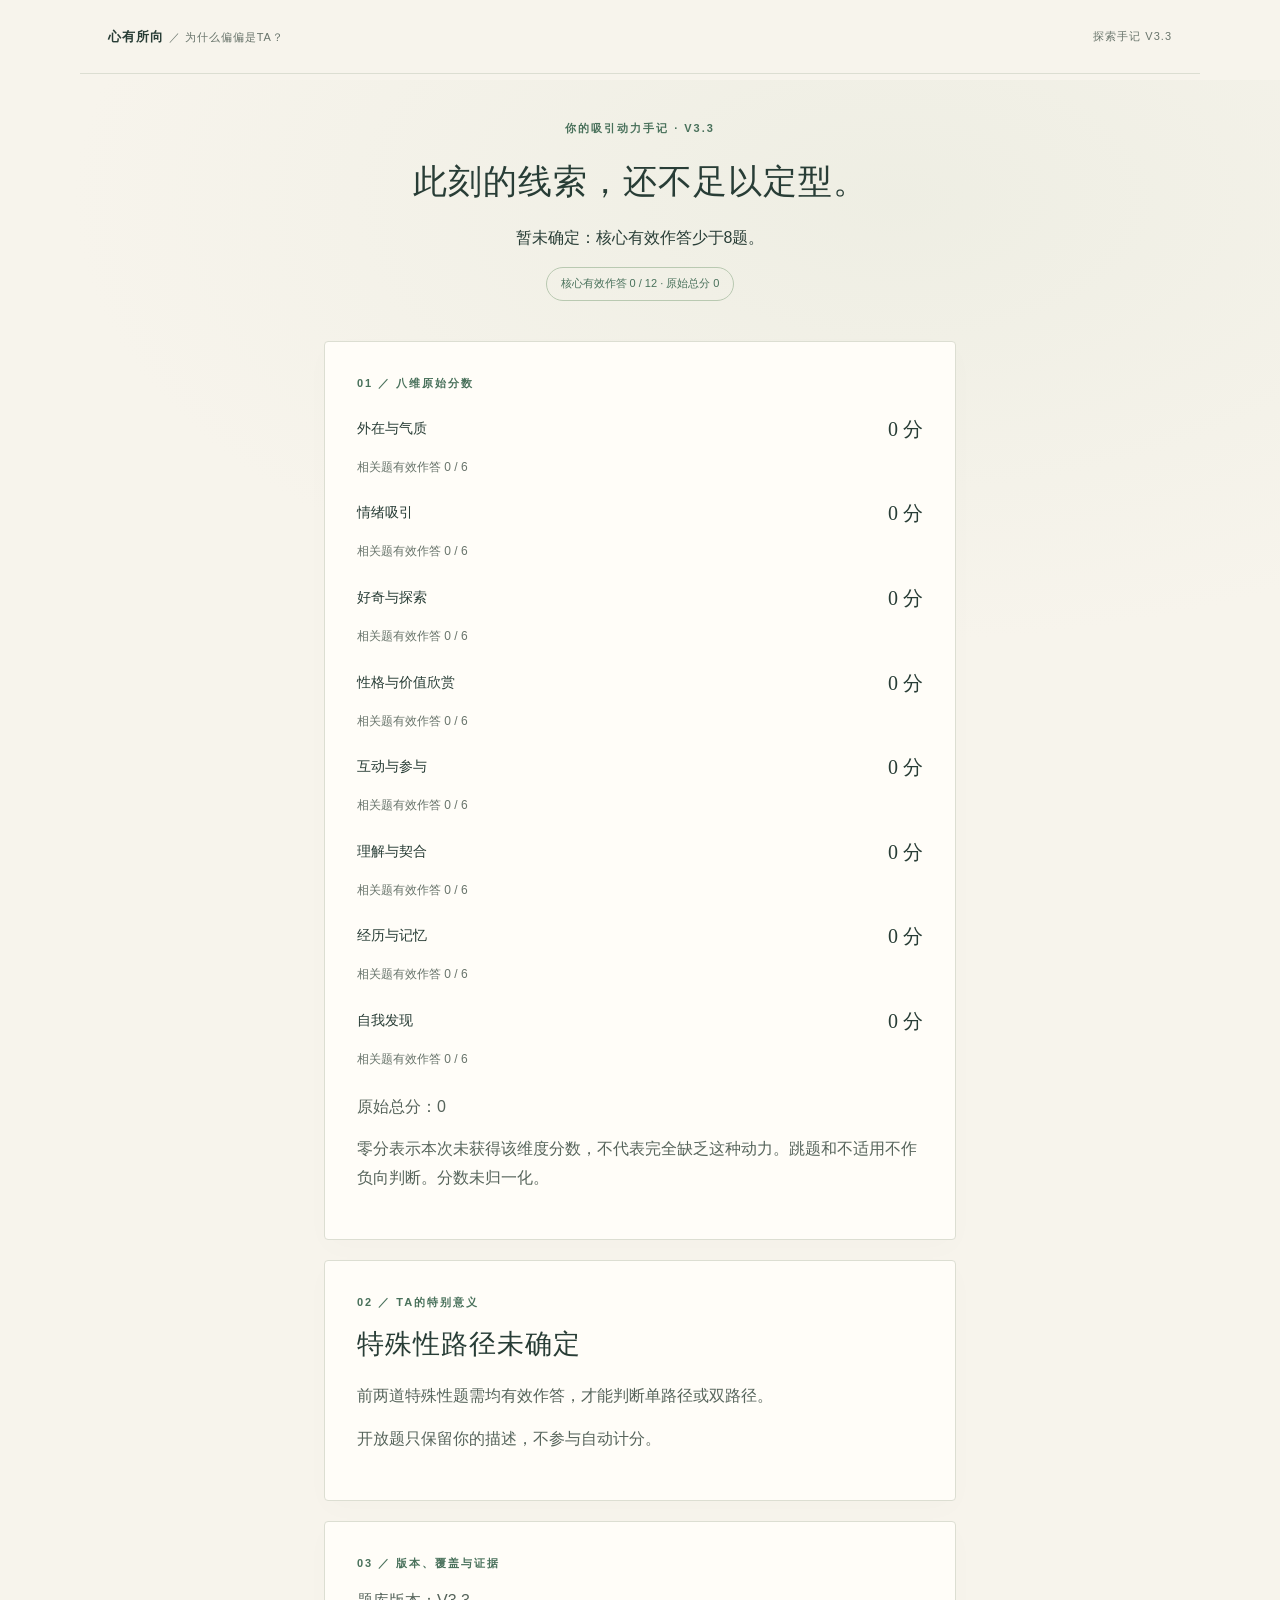
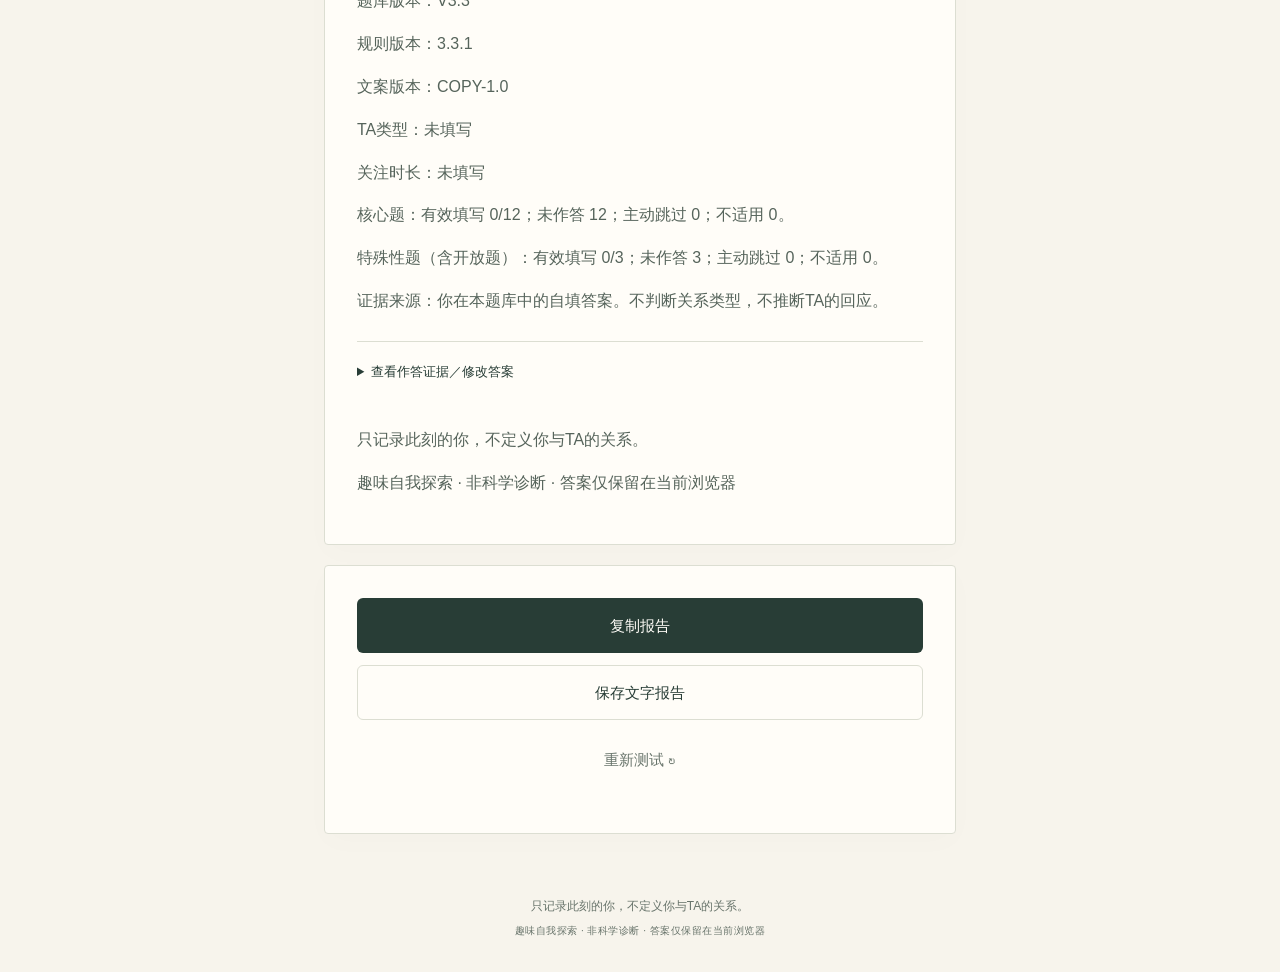
==== result-v33.html @ 1c342085 "Add files via upload" ====
<!doctype html><html lang="zh-CN"><head><meta charset="utf-8"><meta name="viewport" content="width=device-width,initial-scale=1,viewport-fit=cover"><meta name="theme-color" content="#f7f4ec"><title>为什么偏偏是TA？ · V3.3</title><link rel="stylesheet" href="style.css"><link rel="stylesheet" href="v33.css"><script defer src="v33-bank.js"></script><script defer src="v33-engine.js"></script><script defer src="v33-copy.js"></script><script defer src="v33-narrative.js"></script><script defer src="v33-report.js"></script><script defer src="v33-ui.js"></script></head><body data-page="result-v33"><header class="top"><a href="v33.html">心有所向 <span>／ 为什么偏偏是TA？</span></a><span class="edition">探索手记 V3.3</span></header><main id="app"></main><noscript>请启用JavaScript后进行互动测试。</noscript><footer>只记录此刻的你，不定义你与TA的关系。<br><span>趣味自我探索 · 非科学诊断 · 答案仅保留在当前浏览器</span></footer></body></html>
---- style.css ----
:root{color-scheme:light;--bg:#f7f4ec;--paper:#fffdf8;--ink:#283d36;--muted:#68746b;--line:#dcded2;--accent:#49715b;--gold:#ac8251}*{box-sizing:border-box}body{margin:0;background:var(--bg);color:var(--ink);font-family:-apple-system,BlinkMacSystemFont,"PingFang SC","Microsoft YaHei",sans-serif;font-size:16px;line-height:1.8;-webkit-text-size-adjust:100%}body:before{content:"";position:absolute;top:80px;left:0;width:100%;height:600px;pointer-events:none;background:radial-gradient(ellipse at 70% 20%,#e7e9dc8c,transparent 65%);z-index:-1}a{color:inherit;text-decoration:none}.top{max-width:1120px;margin:auto;padding:25px 28px;display:flex;justify-content:space-between;align-items:center;font-size:13px;letter-spacing:1px;border-bottom:1px solid var(--line)}.top a{font-weight:650}.top a span,.edition{font-size:11px;color:var(--muted);font-weight:400}main{max-width:680px;margin:auto;padding:0 24px}h1,h2,h3,p{overflow-wrap:anywhere}h1,h2{font-family:"Songti SC","Noto Serif CJK SC",SimSun,serif;font-weight:500;line-height:1.45;letter-spacing:1px}h1{font-size:42px;margin:18px 0}h2{font-size:27px;margin:12px 0 18px}h3{font-size:18px;font-weight:550;line-height:1.8;margin:12px 0}p{margin:14px 0}.eyebrow{font-size:11px;letter-spacing:2px;color:var(--accent);font-weight:650}.hero{text-align:center;padding:48px 0 30px}.hero h1{font-size:48px}.hero h1 span{color:var(--accent)}.lead{font-size:16px;color:var(--muted);line-height:2}.pills{display:flex;justify-content:center;gap:16px;margin:24px 0 5px;font-size:11px;color:var(--muted)}.pills span+span:before{content:"·";margin-right:16px}.orbit{height:130px;width:200px;position:relative;margin:20px auto 22px;color:var(--accent)}.orbit i{position:absolute;width:104px;height:104px;border:1px solid #9aa88b;border-radius:50%;top:12px;left:15px;transform:rotate(-25deg)}.orbit i:nth-child(2){left:76px;border-color:#bfa887}.orbit b{position:absolute;left:114px;top:42px;font:italic 30px Georgia}.orbit span{position:absolute;top:43px;left:54px;font-family:serif;font-size:22px}.orbit:after{content:"✦";position:absolute;top:0;left:85px;font-size:17px;color:var(--gold)}.paper{padding:32px;background:var(--paper);border:1px solid var(--line);border-radius:4px;margin:20px 0;box-shadow:0 8px 30px #293b3004}.paper p{color:#56645b}.fields{display:grid;gap:16px;margin:24px 0}.fields label{font-size:13px}.fields small{color:var(--muted);margin-left:8px}select{display:block;width:100%;font:inherit;font-size:16px;border:1px solid var(--line);border-radius:6px;padding:13px 12px;margin-top:8px;background:#fffdf8;color:var(--ink);min-height:48px}button,.button{border:1px solid transparent;border-radius:6px;min-height:50px;padding:13px 20px;background:var(--ink);color:#fffdf8;font:inherit;font-size:15px;cursor:pointer;width:100%;display:block;text-align:center;touch-action:manipulation}button span{float:right}button:hover,.button:hover{filter:brightness(1.08)}button:focus-visible,a:focus-visible,summary:focus-visible{outline:3px solid var(--gold);outline-offset:4px}.secondary{background:transparent;color:var(--ink);border-color:var(--line)}.note{font-size:12px!important;color:var(--muted)!important;text-align:center;line-height:1.8}.left{text-align:left}.quiz{padding-top:40px}.sectionline{display:flex;justify-content:space-between;font-size:12px;color:var(--muted);letter-spacing:1px}.progress{height:3px;background:#e0e3d8;margin:14px 0 28px}.progress i{display:block;height:100%;background:var(--accent);transition:width .2s}.question{padding:32px;margin-top:0}.question h1{font-size:32px;margin-top:14px}.prompt{font-size:17px;line-height:1.9;min-height:60px;margin-bottom:24px}fieldset{border:0;padding:0;margin:0}.choice{display:flex;align-items:center;gap:12px;position:relative;padding:17px 14px;margin:12px 0;border:1px solid var(--line);border-radius:7px;cursor:pointer;font-size:15px;line-height:1.8;min-height:70px;background:#fffefb}.choice input{position:absolute;opacity:0;width:1px;height:1px}.choice:has(input:checked){background:#edf1e8;border-color:var(--accent)}.choice:has(input:focus-visible){outline:3px solid var(--gold);outline-offset:2px}.letter{font:italic 19px Georgia;color:#83947f;flex:0 0 24px}.tick{margin-left:auto;opacity:0;color:var(--accent)}.choice:has(input:checked) .tick{opacity:1}.nav{display:grid;grid-template-columns:1fr 1.4fr;gap:12px;margin-top:20px}.error{color:#a13e39!important;font-size:13px;min-height:0}.error:empty{display:none}.dots{display:flex;gap:6px;justify-content:center;flex-wrap:wrap;margin:25px 0}.dots button{width:35px;min-height:35px;padding:3px;border-radius:50%;font-size:11px;background:transparent;color:var(--muted);border:1px solid var(--line)}.dots .done{background:#e3e9dc}.dots .current{background:var(--ink);color:white;border-color:var(--ink)}footer{text-align:center;font-size:12px;color:var(--muted);padding:40px 24px calc(30px + env(safe-area-inset-bottom));line-height:2}footer span{font-size:10px;letter-spacing:.5px}.resulthead{text-align:center;padding:45px 5px 20px}.resulthead h1{font-size:34px}.resultmark{font:70px Georgia;color:var(--gold);margin:24px 0}.kicker{font-size:14px;color:var(--muted)}.seal{display:inline-block;font-size:11px;color:var(--accent);padding:6px 14px;border:1px solid #b9c9b1;border-radius:30px}.interpret{border-top:1px solid var(--line);padding-top:22px;margin-top:24px}.interpret p{font-size:14px}.try{border-left:2px solid #b4c2a5;padding:3px 0 3px 16px}.try b{font-size:11px;color:var(--accent);letter-spacing:1px}.score{margin:22px 0}.score>div:first-child{display:flex;justify-content:space-between;font-size:14px}.score strong{font:20px Georgia}.score small{font:12px sans-serif;color:var(--muted)}.bar{height:5px;background:#e9ebdf;margin-top:10px;border-radius:8px;overflow:hidden}.bar i{display:block;background:var(--accent);height:100%;border-radius:8px}.total{display:flex;align-items:center;gap:12px;border-top:1px solid var(--line);padding-top:18px;font-size:13px}.total span{margin-left:auto;font-size:10px;color:var(--muted)}.closing h2{line-height:1.7}.closing>button{margin-top:12px}.textbutton{background:transparent;color:var(--muted)}details{border-top:1px solid var(--line);margin:25px 0;padding:18px 0}summary{cursor:pointer;font-size:13px}.reviewitem{display:flex;align-items:center;text-align:left;background:transparent;color:var(--ink);border-bottom:1px solid var(--line);border-radius:0;padding:16px 0;font-size:13px;gap:15px}.reviewitem span{float:none}.reviewitem small{display:block;font-size:12px;font-weight:400;color:var(--muted);margin-top:6px}.reviewitem b{white-space:nowrap;margin-left:auto;font-size:11px}.sr{position:absolute;width:1px;height:1px;padding:0;overflow:hidden;clip:rect(0,0,0,0);white-space:nowrap}.empty{margin-top:50px}noscript{display:block;max-width:600px;margin:auto;padding:30px}@media(max-width:500px){.top{padding:19px 20px}.edition{display:none}.top a span{font-size:10px}main{padding:0 18px}.hero{padding-top:35px}.hero h1{font-size:40px}.hero .eyebrow{font-size:10px}.paper{padding:25px 20px}.pills{gap:10px;font-size:10px}.pills span+span:before{margin-right:10px}.question h1{font-size:29px}.question{padding:26px 18px}.choice{padding:15px 12px;font-size:15px}.quiz{padding-top:28px}.resulthead h1{font-size:30px}.resulthead{padding-top:36px}h2{font-size:25px}.dots{gap:5px}.dots button{width:33px;min-height:33px}.total{gap:8px}}@media(prefers-reduced-motion:reduce){*{transition:none!important;scroll-behavior:auto!important}}@media print{.top,button,.dots,details,footer{display:none}.paper{break-inside:avoid;box-shadow:none}body{background:white}.resulthead{padding:0}}
---- v33.css ----
/* Additions only; the original palette and mobile layout stay unchanged. */
.v33-actions{display:flex;gap:8px;flex-wrap:wrap;margin-top:16px}.v33-actions button{width:auto;flex:1;font-size:13px}textarea{width:100%;min-height:160px;margin-top:12px;padding:14px;border:1px solid var(--line);border-radius:6px;background:var(--paper);color:var(--ink);font:inherit;font-size:16px}.closing .secondary,#download{margin-top:12px}
.interpret:first-of-type{margin-top:12px;padding-top:12px;border-top:0}.interpret h2{font-size:25px;line-height:1.65}.interpret>p{font-size:15px;line-height:1.95}.copy-evidence-list{padding-left:20px;margin:16px 0 22px}.copy-evidence{padding-left:3px;margin:18px 0}.copy-evidence p{margin:5px 0;font-size:14px}.copy-evidence small{display:block;color:var(--muted);font-size:11px;overflow-wrap:anywhere}.report-controls button+button{margin-top:12px}.report-document{min-width:0}@media(max-width:500px){.interpret h2{font-size:23px}}
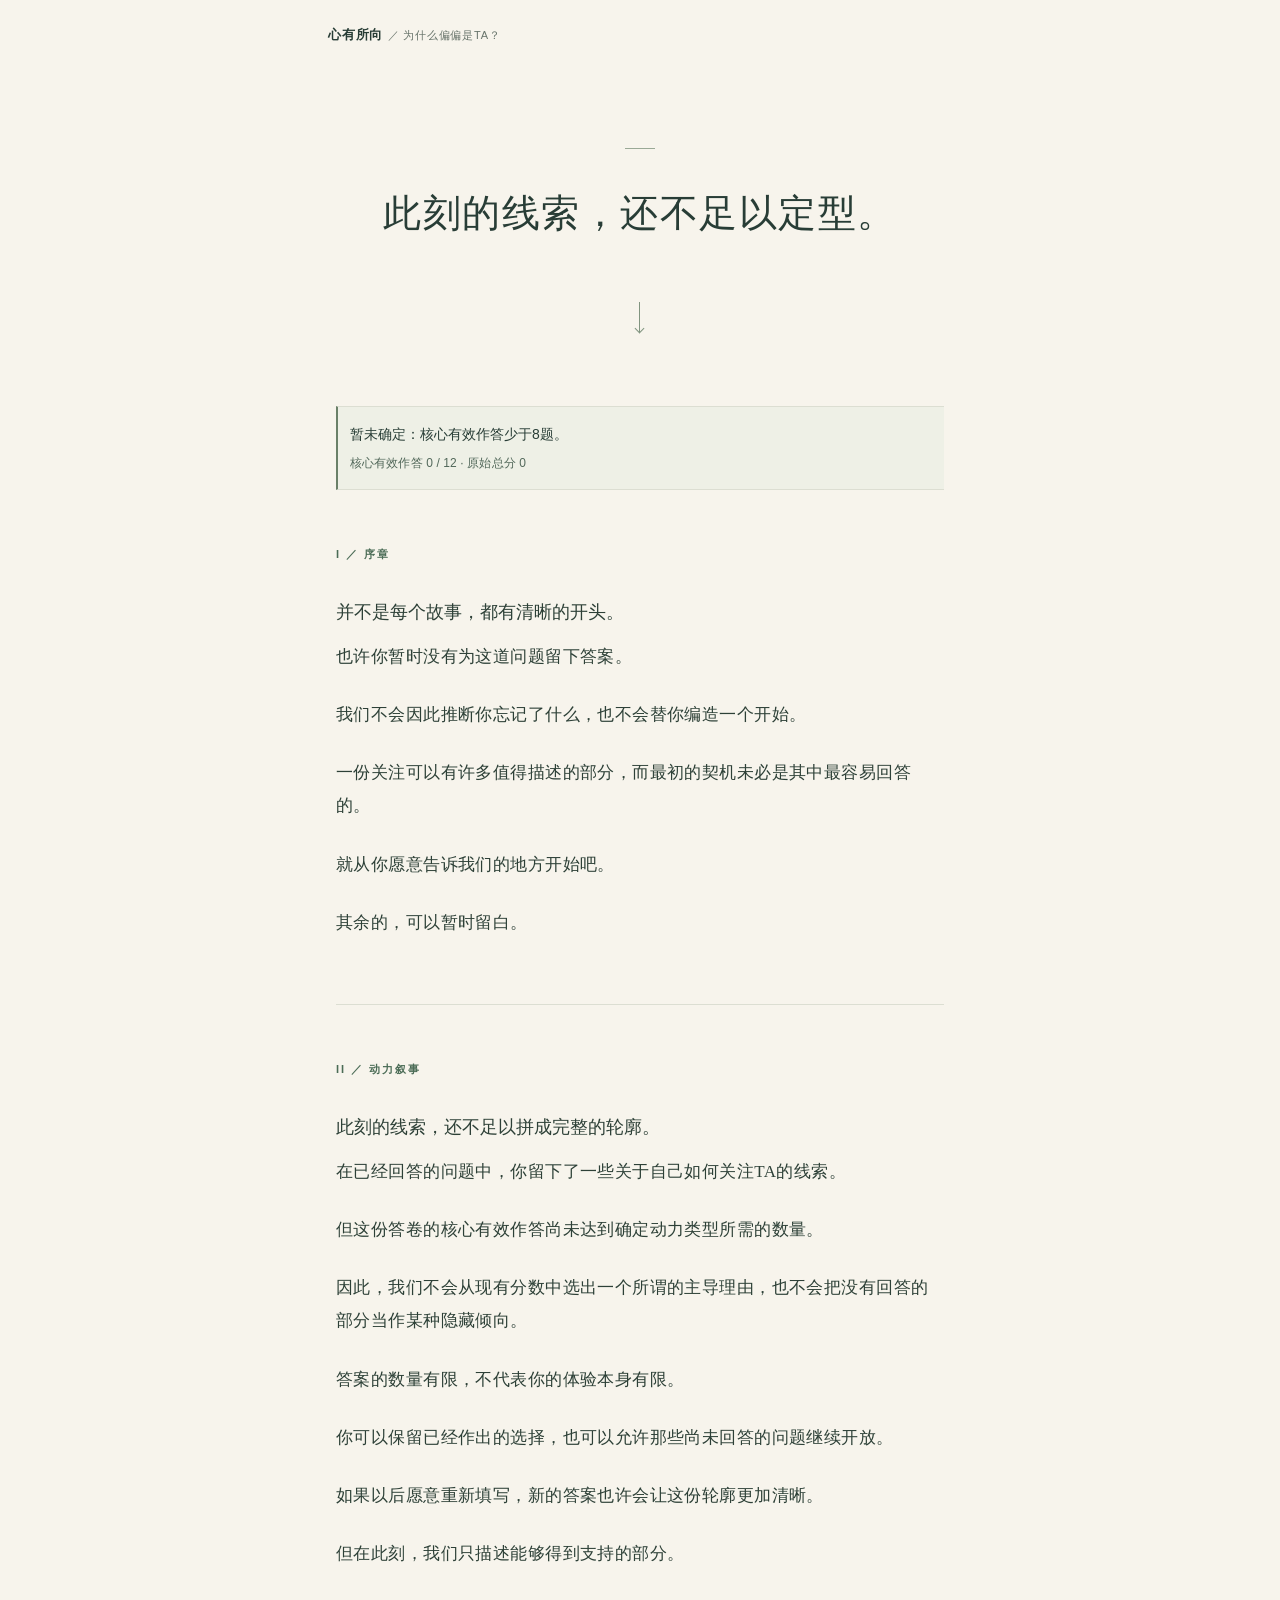
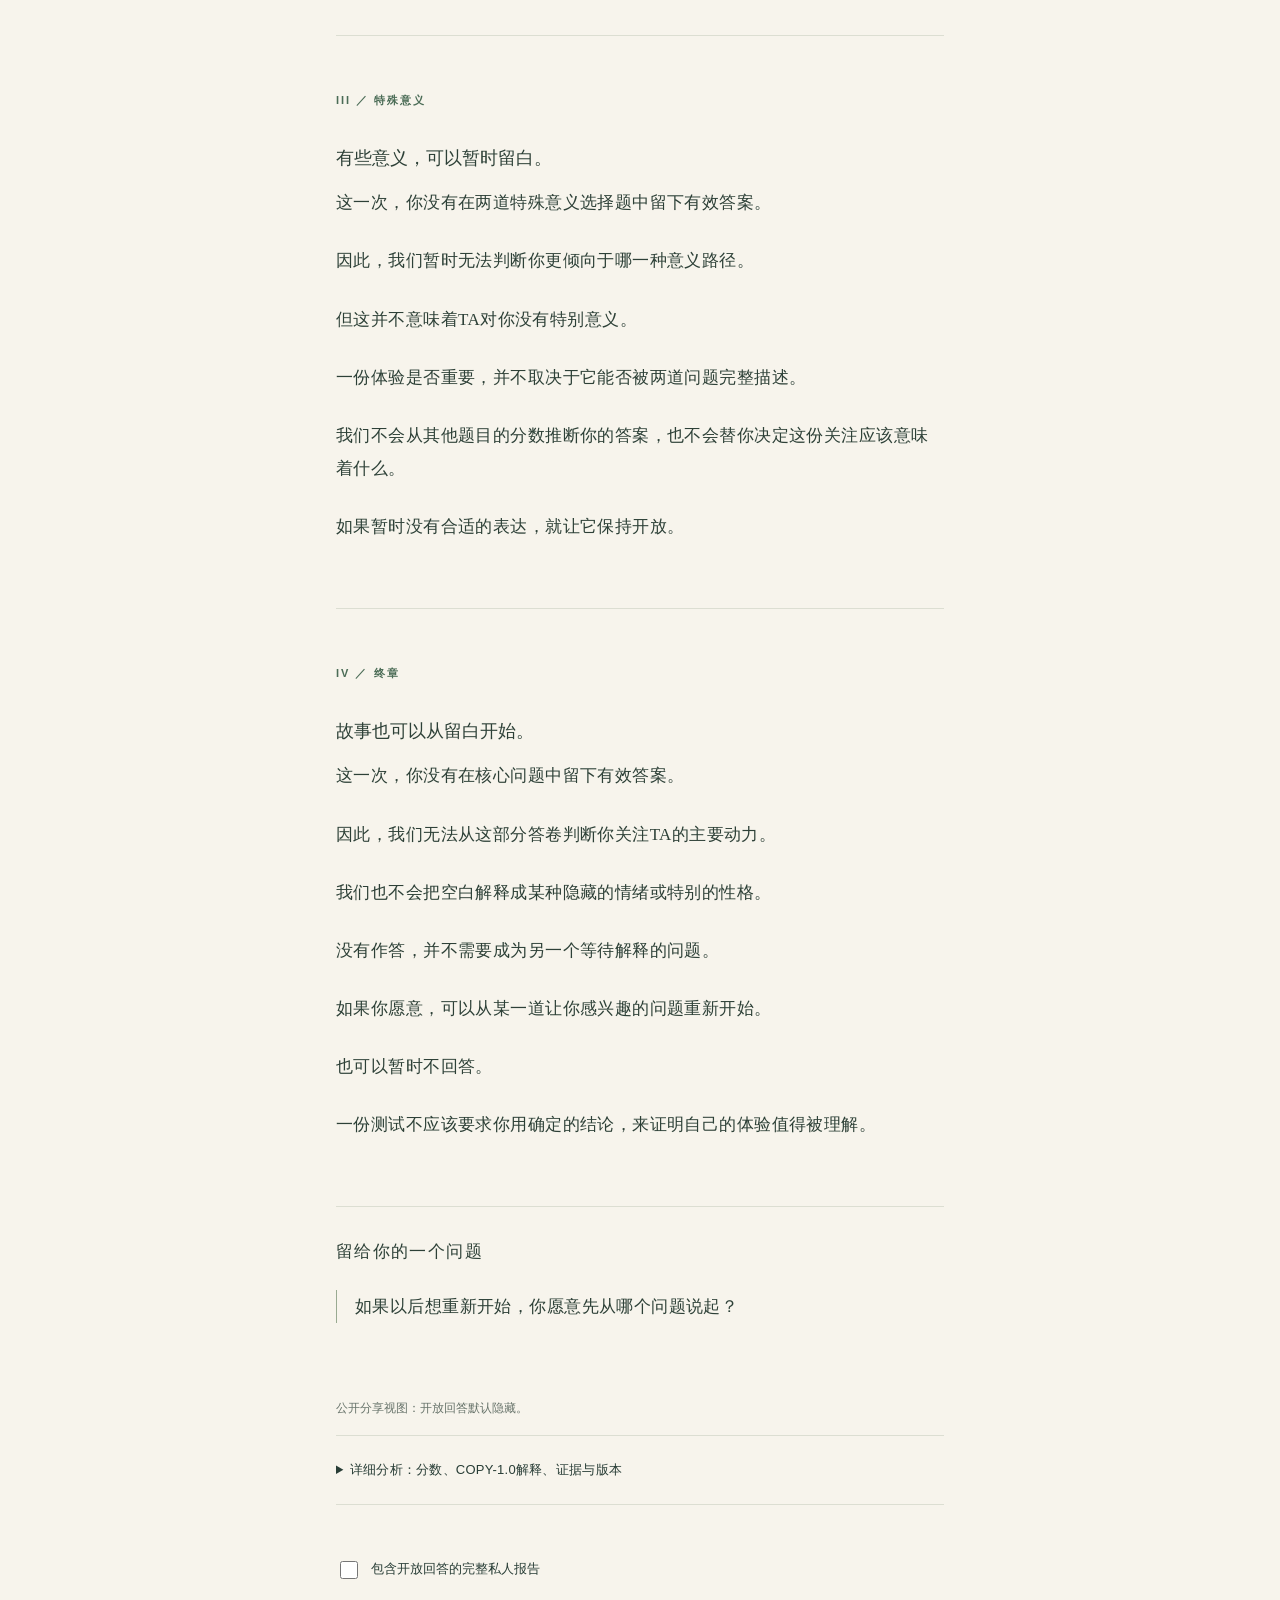
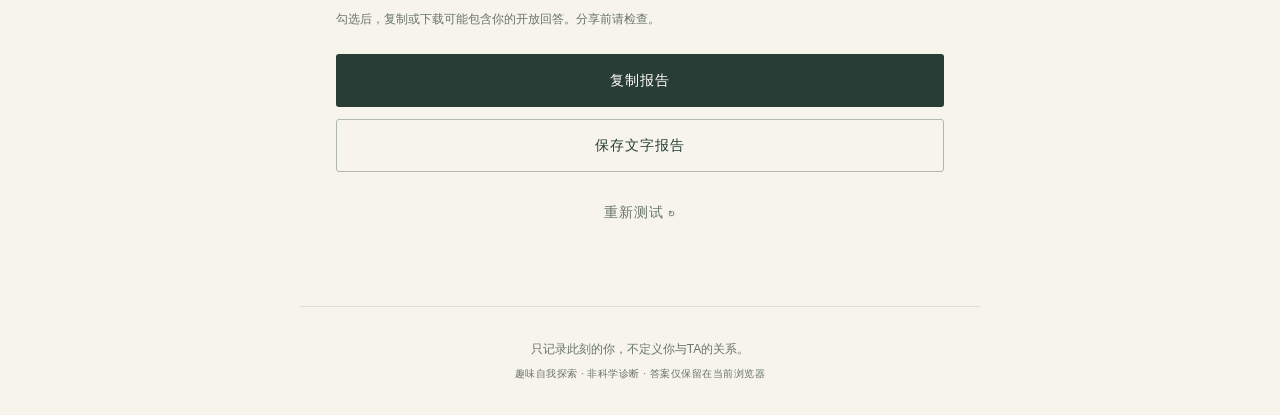
==== commit 7584faf1: "Add files via upload" ====
--- a/result-v33.html
+++ b/result-v33.html
@@ -1 +1 @@
-<!doctype html><html lang="zh-CN"><head><meta charset="utf-8"><meta name="viewport" content="width=device-width,initial-scale=1,viewport-fit=cover"><meta name="theme-color" content="#f7f4ec"><title>为什么偏偏是TA？ · V3.3</title><link rel="stylesheet" href="style.css"><link rel="stylesheet" href="v33.css"><script defer src="v33-bank.js"></script><script defer src="v33-engine.js"></script><script defer src="v33-copy.js"></script><script defer src="v33-narrative.js"></script><script defer src="v33-report.js"></script><script defer src="v33-ui.js"></script></head><body data-page="result-v33"><header class="top"><a href="v33.html">心有所向 <span>／ 为什么偏偏是TA？</span></a><span class="edition">探索手记 V3.3</span></header><main id="app"></main><noscript>请启用JavaScript后进行互动测试。</noscript><footer>只记录此刻的你，不定义你与TA的关系。<br><span>趣味自我探索 · 非科学诊断 · 答案仅保留在当前浏览器</span></footer></body></html>+<!doctype html><html lang="zh-CN"><head><meta charset="utf-8"><meta name="viewport" content="width=device-width,initial-scale=1,viewport-fit=cover"><meta name="theme-color" content="#f7f4ec"><title>为什么偏偏是TA？ · V3.3</title><link rel="stylesheet" href="style.css"><link rel="stylesheet" href="v33.css"><script defer src="v33-bank.js"></script><script defer src="v33-engine.js"></script><script defer src="v33-copy.js"></script><script defer src="v33-narrative.js"></script><script defer src="v33-story-copy.js"></script><script defer src="v33-story.js"></script><script defer src="v33-benchmark-copy.js"></script><script defer src="v33-benchmark.js"></script><script defer src="v33-report.js"></script><script defer src="v33-ui.js"></script></head><body data-page="result-v33"><header class="top"><a href="v33.html">心有所向 <span>／ 为什么偏偏是TA？</span></a><span class="edition">探索手记 V3.3</span></header><main id="app"></main><noscript>请启用JavaScript后进行互动测试。</noscript><footer>只记录此刻的你，不定义你与TA的关系。<br><span>趣味自我探索 · 非科学诊断 · 答案仅保留在当前浏览器</span></footer></body></html>
--- a/v33.css
+++ b/v33.css
@@ -1,3 +1,66 @@
 /* Additions only; the original palette and mobile layout stay unchanged. */
 .v33-actions{display:flex;gap:8px;flex-wrap:wrap;margin-top:16px}.v33-actions button{width:auto;flex:1;font-size:13px}textarea{width:100%;min-height:160px;margin-top:12px;padding:14px;border:1px solid var(--line);border-radius:6px;background:var(--paper);color:var(--ink);font:inherit;font-size:16px}.closing .secondary,#download{margin-top:12px}
 .interpret:first-of-type{margin-top:12px;padding-top:12px;border-top:0}.interpret h2{font-size:25px;line-height:1.65}.interpret>p{font-size:15px;line-height:1.95}.copy-evidence-list{padding-left:20px;margin:16px 0 22px}.copy-evidence{padding-left:3px;margin:18px 0}.copy-evidence p{margin:5px 0;font-size:14px}.copy-evidence small{display:block;color:var(--muted);font-size:11px;overflow-wrap:anywhere}.report-controls button+button{margin-top:12px}.report-document{min-width:0}@media(max-width:500px){.interpret h2{font-size:23px}}
+.analysis-details>summary{padding:4px 0;line-height:1.8}.analysis-details>.paper{padding:18px 0;border:0;box-shadow:none}.story-driver{padding-top:12px;margin-top:12px}.story-driver+.story-driver{border-top:1px solid var(--line);margin-top:28px}.story-driver h2{font-size:24px}.story-driver h3{font-family:"Songti SC",serif;font-weight:500;font-size:21px}.story-evidence p{font-size:14px}.story-evidence small{display:block;font-size:11px;color:var(--muted);overflow-wrap:anywhere}.private-choice{display:flex;gap:8px;align-items:flex-start;font-size:14px}.private-choice input{margin-top:7px;accent-color:var(--accent)}.report-privacy{padding:0 10px}#analysis-details p{overflow-wrap:anywhere}
+.benchmark-head h1{font-size:34px;line-height:1.65;letter-spacing:.6px}.benchmark-subtitle{font-size:15px;letter-spacing:.5px}.benchmark-act{padding:30px 26px}.benchmark-act h2{font-size:23px;line-height:1.8;letter-spacing:.5px;margin:0 0 24px}.benchmark-act>p{font-size:16px;line-height:2.05;margin:0 0 22px;overflow-wrap:anywhere}.benchmark-act>p:last-child{margin-bottom:0}.benchmark-act h3{font-size:17px;line-height:1.9;margin:28px 0 16px;font-weight:600}@media(max-width:500px){.benchmark-head h1{font-size:29px}.benchmark-act{padding:27px 21px}.benchmark-act h2{font-size:22px}}@media(max-width:350px){.benchmark-head h1{font-size:24px}.benchmark-act{padding:24px 18px}.benchmark-act h2{font-size:21px}.benchmark-act>p{line-height:2}}
+/* NARRATIVE-1.2: presentation only. No editorial sentences or match rules live here. */
+.reading-result{--reading-serif:"Songti SC","Noto Serif CJK SC",SimSun,serif;--reading-text:#2d4037;background:var(--bg);color:var(--ink)}
+.reading-result:before{display:none}
+.reading-result .top{max-width:680px;padding:23px 28px 18px;border:0;letter-spacing:.8px}
+.reading-result .top .edition{display:none}
+.reading-result main{max-width:680px;padding:0 36px}
+.reading-result #report-content{min-width:0}
+.reading-result .editorial-cover{min-height:58vh;min-height:58svh;padding:54px 0 30px;display:flex;flex-direction:column;justify-content:center;align-items:center;text-align:center}
+.reading-result .editorial-imprint{width:30px;height:1px;background:#9aa996;margin:0 auto 32px}
+.reading-result .editorial-cover h1{font-family:var(--reading-serif);font-size:clamp(26px,8vw,38px);font-weight:500;line-height:1.72;letter-spacing:.04em;margin:0;max-width:100%;word-break:normal;overflow-wrap:anywhere;text-wrap:balance;color:var(--ink)}
+.reading-result .editorial-cover .benchmark-subtitle{font-size:13px;font-weight:400;letter-spacing:.08em;line-height:1.95;color:#52685a;margin:27px 0 0;max-width:100%}
+.reading-result .editorial-subtitle-space{height:12px}
+.reading-result .editorial-cover[data-prototype="multiple"] h1{font-size:clamp(25px,6.4vw,32px);line-height:1.75;letter-spacing:.025em}
+.reading-result .editorial-cover[data-prototype="undetermined"]{min-height:38vh;min-height:38svh;padding-top:35px;padding-bottom:20px}
+.reading-result .editorial-reading-cue{display:block;position:relative;flex:0 0 auto;width:14px;height:36px;margin:44px auto 0;pointer-events:none}
+.reading-result .editorial-reading-cue:before{content:"";position:absolute;width:1px;height:30px;left:6px;top:0;background:#81947f}
+.reading-result .editorial-reading-cue:after{content:"";position:absolute;width:6px;height:6px;border-right:1px solid #81947f;border-bottom:1px solid #81947f;left:3px;bottom:6px;transform:rotate(45deg)}
+.reading-result .report-coverage{margin:0 0 55px;padding:18px 0 20px;border-top:1px solid var(--line);border-bottom:1px solid var(--line);text-align:center;color:#52685a;font-size:12px;line-height:1.9}
+.reading-result .report-coverage p{margin:0 0 4px;font-size:13px;font-weight:500;letter-spacing:.06em;color:var(--ink)}
+.reading-result .report-coverage .seal{border:0;border-radius:0;padding:0;margin:0;background:transparent;color:#52685a;font-size:12px;letter-spacing:.01em;line-height:1.9}
+.reading-result .report-coverage.is-limited{border-left:2px solid #6a8068;padding:14px 12px;background:#eef0e6;text-align:left;margin-top:0}
+.reading-result .report-coverage.is-limited p{font-size:14px;letter-spacing:0}
+.reading-result .editorial-chapter{background:transparent;border:0;border-radius:0;box-shadow:none;padding:0 0 65px;margin:0;color:var(--reading-text);max-width:100%;min-width:0}
+.reading-result .editorial-chapter+.editorial-chapter{border-top:1px solid var(--line);padding-top:55px}
+.reading-result .editorial-chapter>h2{font-family:var(--reading-serif);font-size:22px;font-weight:500;line-height:1.85;letter-spacing:.05em;margin:0 0 33px;color:var(--ink)}
+.reading-result .editorial-chapter>.eyebrow{font-size:11px;line-height:1.8;letter-spacing:2px;margin:0 0 31px;color:#4b6c56;font-weight:600}
+.reading-result .editorial-chapter>p,.reading-result .story-driver>p{font-family:var(--reading-serif);font-size:17px;font-weight:400;line-height:1.95;letter-spacing:.025em;color:var(--reading-text);margin:0 0 25px;line-break:strict;word-break:normal;overflow-wrap:anywhere}
+.reading-result .editorial-chapter>p:last-child{margin-bottom:0}
+.reading-result .editorial-chapter .story-driver{padding-top:0;margin-top:0}
+.reading-result .editorial-chapter .story-driver+.story-driver{padding-top:35px;margin-top:38px}
+.reading-result .story-driver h2{font-family:var(--reading-serif);font-size:21px;line-height:1.8;margin:0 0 22px;font-weight:500}
+.reading-result .story-driver h3{font-family:var(--reading-serif);font-size:20px;line-height:1.9;margin:24px 0;font-weight:500}
+.reading-result .story-evidence p{font-family:var(--reading-serif);font-size:16px;line-height:1.95;font-weight:400;color:var(--reading-text)}
+.reading-result .story-evidence small{font-size:11px;line-height:1.8;margin:8px 0 23px}
+.reading-result .story-driver .try{margin-top:29px;padding:0 0 0 17px;font-size:14px;line-height:1.9}
+.reading-result .editorial-chapter .editorial-postscript-title{font-family:var(--reading-serif);font-size:17px;font-weight:500;line-height:1.9;letter-spacing:.08em;margin:65px 0 21px;padding-top:29px;border-top:1px solid var(--line)}
+.reading-result .editorial-chapter .editorial-postscript{margin:0 0 12px;padding-left:18px;border-left:1px solid #99aa91;font-size:17px;line-height:1.95}
+.reading-result .editorial-chapter[data-story-act="IV"]{padding-bottom:74px}
+.reading-result .report-privacy{font-size:12px;line-height:1.9;margin:0 0 15px;padding:0;text-align:left;color:#52685a}
+.reading-result .analysis-details{background:transparent;border-left:0;border-right:0;border-bottom:1px solid var(--line);border-top:1px solid var(--line);border-radius:0;box-shadow:none;margin:0;padding:8px 0}
+.reading-result .analysis-details>summary{min-height:52px;display:list-item;padding:14px 0;font-size:13px;font-weight:500;line-height:1.9;letter-spacing:.02em;color:var(--ink)}
+.reading-result .analysis-details .eyebrow{font-size:11px;line-height:1.9;letter-spacing:1px;margin:19px 0}
+.reading-result .analysis-details>.paper{margin:20px 0;padding:24px 0;border-top:1px solid var(--line)}
+.reading-result .analysis-details .reviewitem{min-height:52px;gap:12px}
+.reading-result .analysis-details .reviewitem>span{min-width:0}
+.reading-result .analysis-details p{color:#40574a;line-height:1.9}
+.reading-result .report-controls{background:transparent;border:0;box-shadow:none;border-radius:0;margin:42px 0 0;padding:0 0 24px}
+.reading-result .report-controls .private-choice{min-height:48px;padding:10px 0;line-height:1.9;font-size:13px;gap:10px;align-items:flex-start}
+.reading-result .private-choice input{width:18px;height:18px;flex:0 0 18px;margin-top:4px}
+.reading-result .report-controls button{min-height:52px;border-radius:3px;font-size:14px;font-weight:500;letter-spacing:.06em}
+.reading-result .report-controls #copy{margin-top:23px}
+.reading-result .report-controls .secondary{background:transparent;border-color:#afbaaa}
+.reading-result .report-controls .textbutton{margin-top:14px}
+.reading-result footer{max-width:680px;margin:28px auto 0;padding-top:30px;border-top:1px solid var(--line)}
+@media(max-width:500px){.reading-result main{padding:0 26px}.reading-result .top{padding:21px 26px 15px}.reading-result .editorial-cover{padding-top:41px;padding-bottom:28px}.reading-result .editorial-chapter>h2{font-size:21px;letter-spacing:.035em}.reading-result .editorial-chapter+.editorial-chapter{padding-top:49px}.reading-result .editorial-chapter{padding-bottom:58px}.reading-result .editorial-chapter[data-story-act="IV"]{padding-bottom:68px}}
+@media(max-width:350px){.reading-result main{padding:0 22px}.reading-result .top{padding-left:22px;padding-right:22px}.reading-result .editorial-cover h1{font-size:25px;letter-spacing:.025em}.reading-result .editorial-cover[data-prototype="multiple"] h1{font-size:24px}.reading-result .editorial-cover .benchmark-subtitle{font-size:12px;letter-spacing:.045em}.reading-result .editorial-chapter>h2{font-size:20px}.reading-result .editorial-chapter>p{font-size:17px;line-height:1.95}.reading-result .report-coverage .seal{font-size:11px}}
+@media(prefers-reduced-motion:reduce){.reading-result *,.reading-result *:before,.reading-result *:after{animation:none!important;transition:none!important;scroll-behavior:auto!important}}
+@media print{.reading-result .editorial-cover{min-height:0;padding:20px 0 35px}.reading-result .editorial-reading-cue{display:none}.reading-result .editorial-chapter{break-inside:auto}.reading-result .report-controls{display:none}.reading-result .report-coverage{margin-bottom:30px}}
+/* Keep dimension names intact at title line breaks; canonical title text is unchanged. */
+.reading-result .editorial-cover h1[data-title-wrap="dimensions"]{text-wrap:wrap}
+.reading-result .title-dimension{display:inline-block;white-space:nowrap;max-width:100%}
